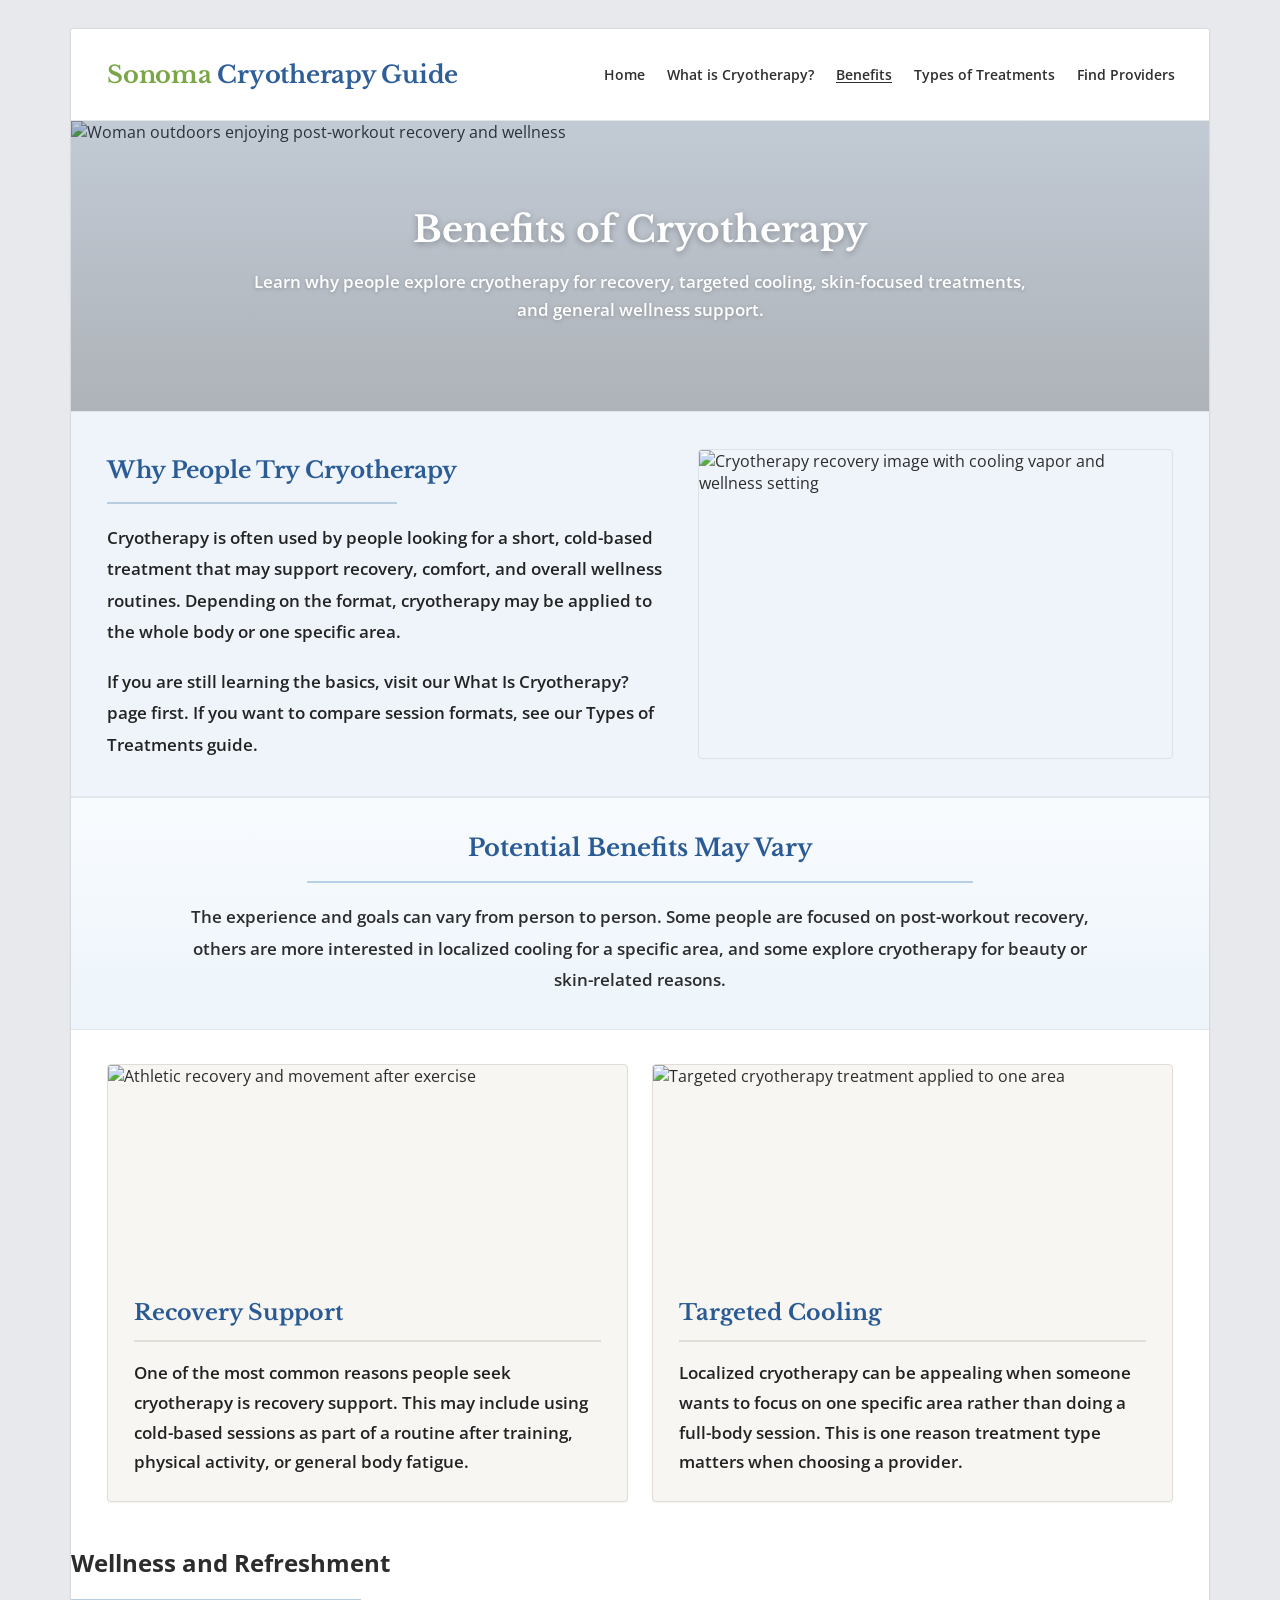
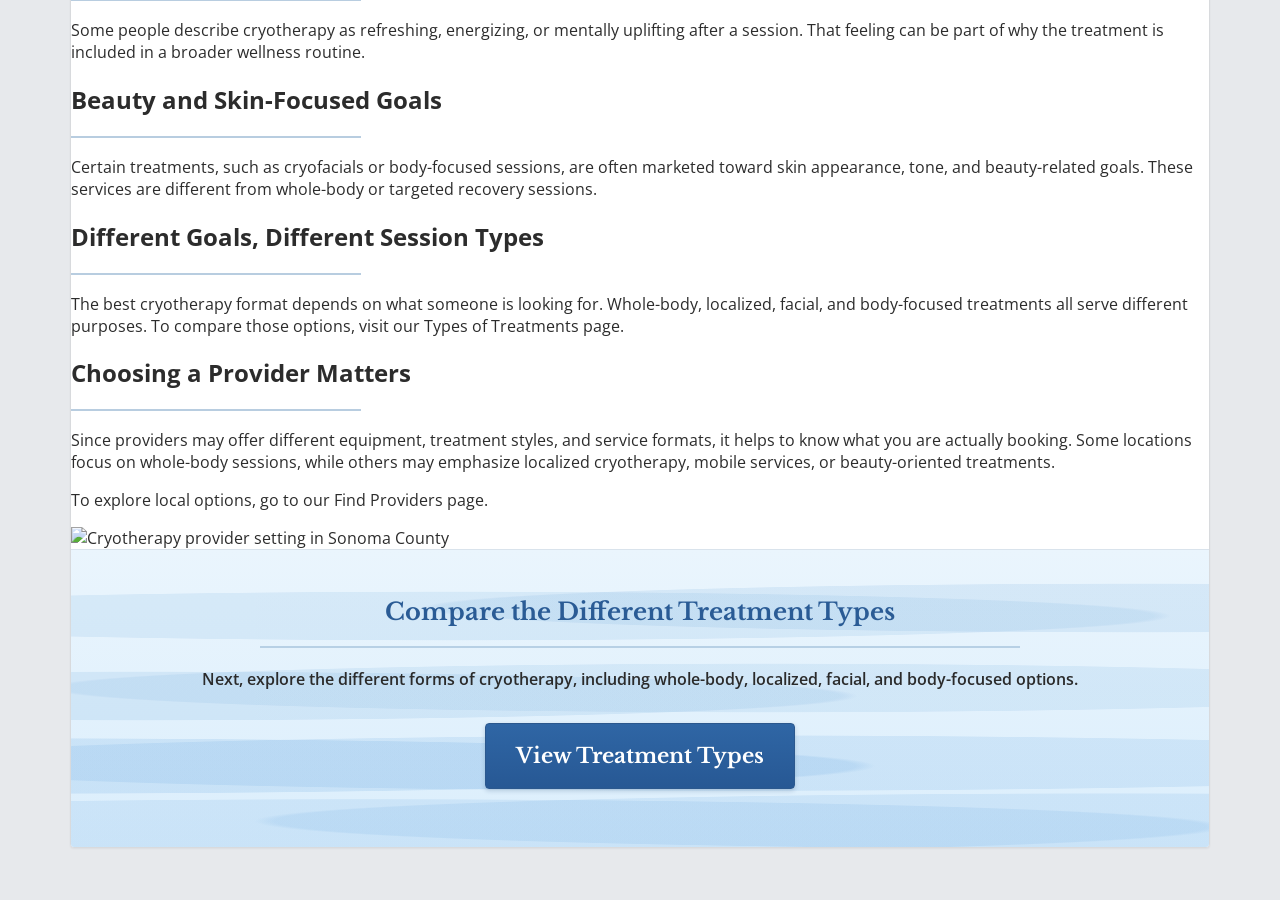
==== benefits-of-cryotherapy.html @ 6aa8742c "Rename benefits.html to benefits-of-cryotherapy.html" ====
<!DOCTYPE html>
<html lang="en">
<head>
  <meta charset="UTF-8" />
  <meta name="viewport" content="width=device-width, initial-scale=1.0" />
  <title>Benefits of Cryotherapy | Sonoma Cryotherapy Guide</title>
  <meta name="description" content="Explore the potential benefits of cryotherapy, including recovery support, targeted cooling, wellness uses, and treatment goals in Sonoma County." />
  <link rel="stylesheet" href="styles.css" />
  <link rel="stylesheet" href="stylesA.css" />

  <link rel="preconnect" href="https://fonts.googleapis.com" />
  <link rel="preconnect" href="https://fonts.gstatic.com" crossorigin />
  <link href="https://fonts.googleapis.com/css2?family=Libre+Baskerville:wght@400;700&family=Open+Sans:wght@400;600;700&display=swap" rel="stylesheet" />
</head>
<body>
  <div class="site-shell">
    <header class="topbar">
      <div class="brand">
        <span class="brand-green">Sonoma</span>
        <span class="brand-blue">Cryotherapy Guide</span>
      </div>

      <nav class="main-nav" aria-label="Main navigation">
        <a href="index.html">Home</a>
        <a href="what-is-cryotherapy.html">What is Cryotherapy?</a>
        <a href="benefits.html" class="active">Benefits</a>
        <a href="types-of-treatments.html">Types of Treatments</a>
        <a href="find-providers.html">Find Providers</a>
      </nav>
    </header>

    <section class="inner-hero">
      <img src="images/benefits-hero.jpg" alt="Woman outdoors enjoying post-workout recovery and wellness" class="inner-hero-image" />
      <div class="inner-hero-overlay">
        <h1>Benefits of Cryotherapy</h1>
        <p>Learn why people explore cryotherapy for recovery, targeted cooling, skin-focused treatments, and general wellness support.</p>
      </div>
    </section>

    <section class="page-content two-column-intro">
      <div class="page-copy">
        <h2>Why People Try Cryotherapy</h2>
        <div class="heading-rule"></div>
        <p>
          Cryotherapy is often used by people looking for a short, cold-based treatment that may support recovery,
          comfort, and overall wellness routines. Depending on the format, cryotherapy may be applied to the whole body
          or one specific area.
        </p>
        <p>
          If you are still learning the basics, visit our
          <a href="what-is-cryotherapy.html" class="inline-link">What Is Cryotherapy?</a>
          page first. If you want to compare session formats, see our
          <a href="types-of-treatments.html" class="inline-link">Types of Treatments</a>
          guide.
        </p>
      </div>

      <div class="page-image-wrap">
        <img src="images/benefits-main.jpg" alt="Cryotherapy recovery image with cooling vapor and wellness setting" />
      </div>
    </section>

    <section class="info-band">
      <div class="info-band-inner">
        <h2>Potential Benefits May Vary</h2>
        <div class="cta-rule"></div>
        <p>
          The experience and goals can vary from person to person. Some people are focused on post-workout recovery,
          others are more interested in localized cooling for a specific area, and some explore cryotherapy for beauty
          or skin-related reasons.
        </p>
      </div>
    </section>

    <section class="feature-grid page-feature-grid">
      <article class="feature-card">
        <img src="images/recovery-support.jpg" alt="Athletic recovery and movement after exercise" />
        <div class="feature-body">
          <h2>Recovery Support</h2>
          <div class="feature-rule"></div>
          <p>
            One of the most common reasons people seek cryotherapy is recovery support. This may include using cold-based
            sessions as part of a routine after training, physical activity, or general body fatigue.
          </p>
        </div>
      </article>

      <article class="feature-card">
        <img src="images/targeted-cooling.jpg" alt="Targeted cryotherapy treatment applied to one area" />
        <div class="feature-body">
          <h2>Targeted Cooling</h2>
          <div class="feature-rule"></div>
          <p>
            Localized cryotherapy can be appealing when someone wants to focus on one specific area rather than doing
            a full-body session. This is one reason treatment type matters when choosing a provider.
          </p>
        </div>
      </article>
    </section>

    <section class="benefits-panels">
      <article class="benefit-panel">
        <h2>Wellness and Refreshment</h2>
        <div class="heading-rule"></div>
        <p>
          Some people describe cryotherapy as refreshing, energizing, or mentally uplifting after a session.
          That feeling can be part of why the treatment is included in a broader wellness routine.
        </p>
      </article>

      <article class="benefit-panel">
        <h2>Beauty and Skin-Focused Goals</h2>
        <div class="heading-rule"></div>
        <p>
          Certain treatments, such as cryofacials or body-focused sessions, are often marketed toward skin appearance,
          tone, and beauty-related goals. These services are different from whole-body or targeted recovery sessions.
        </p>
      </article>

      <article class="benefit-panel">
        <h2>Different Goals, Different Session Types</h2>
        <div class="heading-rule"></div>
        <p>
          The best cryotherapy format depends on what someone is looking for. Whole-body, localized, facial,
          and body-focused treatments all serve different purposes. To compare those options, visit our
          <a href="types-of-treatments.html" class="inline-link">Types of Treatments</a>
          page.
        </p>
      </article>
    </section>

    <section class="benefits-highlight">
      <div class="benefits-highlight-copy">
        <h2>Choosing a Provider Matters</h2>
        <div class="heading-rule"></div>
        <p>
          Since providers may offer different equipment, treatment styles, and service formats, it helps to know what
          you are actually booking. Some locations focus on whole-body sessions, while others may emphasize localized
          cryotherapy, mobile services, or beauty-oriented treatments.
        </p>
        <p>
          To explore local options, go to our
          <a href="find-providers.html" class="inline-link">Find Providers</a>
          page.
        </p>
      </div>

      <div class="benefits-highlight-image">
        <img src="images/provider-options.jpg" alt="Cryotherapy provider setting in Sonoma County" />
      </div>
    </section>

    <section class="cta-band">
      <div class="cta-inner">
        <h2>Compare the Different Treatment Types</h2>
        <div class="cta-rule"></div>
        <p>Next, explore the different forms of cryotherapy, including whole-body, localized, facial, and body-focused options.</p>
        <a href="types-of-treatments.html" class="cta-button">View Treatment Types</a>
      </div>
    </section>
  </div>
</body>
</html>
---- styles.css ----
/* ===== Base ===== */
*,
*::before,
*::after {
  box-sizing: border-box;
}

html {
  -webkit-text-size-adjust: 100%;
}

body {
  margin: 0;
  background: #e7e9ec;
  color: #2c2c2c;
  font-family: "Open Sans", Arial, sans-serif;
}

img {
  max-width: 100%;
  display: block;
}

a {
  color: inherit;
  text-decoration: none;
}

/* ===== Shell ===== */
.site-shell {
  width: min(1140px, calc(100% - 36px));
  margin: 28px auto 52px;
  background: #ffffff;
  border: 1px solid #d8dadd;
  border-radius: 4px;
  overflow: hidden;
  box-shadow: 0 1px 2px rgba(0, 0, 0, 0.05);
}

/* ===== Header ===== */
.topbar {
  height: 92px;
  background: #ffffff;
  display: flex;
  align-items: center;
  justify-content: space-between;
  padding: 0 34px 0 36px;
  border-bottom: 1px solid #e4e5e7;
}

.brand {
  font-family: "Libre Baskerville", Georgia, serif;
  font-size: 24px;
  font-weight: 700;
  letter-spacing: -0.25px;
  line-height: 1;
  white-space: nowrap;
}

.brand-green {
  color: #7aa648;
}

.brand-blue {
  color: #2f5f97;
}

.main-nav {
  display: flex;
  align-items: center;
  gap: 22px;
}

.main-nav a {
  font-size: 14px;
  color: #2f2f2f;
  font-weight: 600;
  line-height: 1;
}

.main-nav a.active {
  text-decoration: underline;
  text-underline-offset: 2px;
}

/* ===== Hero ===== */
.hero {
  position: relative;
  height: 374px;
  overflow: hidden;
}

.hero-image {
  width: 100%;
  height: 100%;
  object-fit: cover;
}

.hero::after {
  content: "";
  position: absolute;
  inset: 0;
  background:
    linear-gradient(to bottom, rgba(211, 143, 58, 0.35) 0%, rgba(20, 32, 54, 0.16) 26%, rgba(18, 28, 42, 0.16) 100%);
}

.hero-overlay {
  position: absolute;
  inset: 0;
  z-index: 1;
  display: flex;
  flex-direction: column;
  align-items: center;
  justify-content: center;
  padding: 30px 48px 24px;
  text-align: center;
  color: #ffffff;
}

.hero h1 {
  margin: 0 0 18px;
  font-family: "Libre Baskerville", Georgia, serif;
  font-size: 38px;
  line-height: 1.45;
  font-weight: 700;
  text-shadow: 0 2px 6px rgba(0, 0, 0, 0.28);
}

.hero p {
  margin: 0;
  font-size: 18px;
  line-height: 1.55;
  font-weight: 600;
  text-shadow: 0 1px 4px rgba(0, 0, 0, 0.24);
}

/* ===== Icon Grid ===== */
.icon-grid {
  display: grid;
  grid-template-columns: repeat(4, 1fr);
  gap: 18px;
  padding: 24px 30px 26px;
  background: #ffffff;
}

.icon-card {
  min-height: 188px;
  background: #f7f6f3;
  border: 1px solid #e2dfd9;
  border-radius: 4px;
  box-shadow: 0 1px 1px rgba(0, 0, 0, 0.04);
  display: flex;
  flex-direction: column;
  align-items: center;
  justify-content: center;
  gap: 14px;
  text-align: center;
  padding: 18px 18px 20px;
}

.icon-wrap {
  width: 54px;
  height: 54px;
  display: inline-flex;
  align-items: center;
  justify-content: center;
}

.icon-wrap svg {
  width: 100%;
  height: 100%;
}

.icon-wrap.snowflake {
  color: #2f6ba8;
}

.icon-wrap.heart {
  color: #de4b63;
}

.icon-wrap.pin {
  color: #4e94ca;
}

.icon-wrap.truck {
  color: #2f68a8;
}

.icon-card h2 {
  margin: 0;
  color: #234f87;
  font-family: "Libre Baskerville", Georgia, serif;
  font-size: 22px;
  line-height: 1.45;
  font-weight: 700;
}

/* ===== Intro Section ===== */
.intro-section {
  display: grid;
  grid-template-columns: 1fr 1fr;
  gap: 30px;
  padding: 34px 36px 28px;
  background: #eef4f9;
  border-top: 1px solid #e0e6eb;
  border-bottom: 1px solid #e0e6eb;
}

.intro-copy {
  padding-top: 10px;
}

.intro-copy h2 {
  margin: 0;
  color: #2b5c96;
  font-family: "Libre Baskerville", Georgia, serif;
  font-size: 22px;
  line-height: 1.3;
  font-weight: 700;
}

.heading-rule {
  width: 290px;
  height: 2px;
  background: #b8cde0;
  margin: 16px 0 18px;
}

.intro-copy p {
  margin: 0;
  max-width: 420px;
  color: #232323;
  font-size: 18px;
  line-height: 1.78;
  font-weight: 600;
}

.intro-image-wrap {
  display: flex;
  justify-content: flex-end;
}

.intro-image-wrap img {
  width: 100%;
  max-width: 530px;
  height: 298px;
  object-fit: cover;
  border-radius: 4px;
  border: 1px solid #dde2e7;
}

/* ===== Feature Grid ===== */
.feature-grid {
  display: grid;
  grid-template-columns: 1fr 1fr;
  gap: 24px;
  padding: 36px 36px 30px;
  background: #ffffff;
}

.feature-card {
  background: #f7f6f3;
  border: 1px solid #e1ddd6;
  border-radius: 4px;
  overflow: hidden;
  box-shadow: 0 1px 1px rgba(0, 0, 0, 0.05);
}

.feature-card img {
  width: 100%;
  height: 215px;
  object-fit: cover;
}

.feature-body {
  padding: 18px 26px 24px;
}

.feature-body h2 {
  margin: 0;
  color: #2a5a94;
  font-family: "Libre Baskerville", Georgia, serif;
  font-size: 22px;
  line-height: 1.35;
  font-weight: 700;
}

.feature-rule {
  width: 100%;
  height: 2px;
  background: #e1ded8;
  margin: 12px 0 16px;
}

.feature-body p {
  margin: 0;
  color: #222;
  font-size: 17px;
  line-height: 1.75;
  font-weight: 600;
}

/* ===== CTA ===== */
.cta-band {
  position: relative;
  padding: 46px 36px 58px;
  border-top: 1px solid #d9e3ec;
  background:
    linear-gradient(180deg, #eaf5fd 0%, #dbeefc 100%);
  overflow: hidden;
}

.cta-band::before,
.cta-band::after {
  content: "";
  position: absolute;
  left: -5%;
  width: 110%;
  pointer-events: none;
}

.cta-band::before {
  top: 18px;
  height: 160px;
  background:
    radial-gradient(140% 60px at 10% 80%, rgba(125, 178, 225, 0.20) 0 40%, transparent 41%),
    radial-gradient(140% 60px at 35% 30%, rgba(125, 178, 225, 0.18) 0 40%, transparent 41%),
    radial-gradient(140% 60px at 60% 75%, rgba(125, 178, 225, 0.18) 0 40%, transparent 41%),
    radial-gradient(140% 60px at 90% 25%, rgba(125, 178, 225, 0.20) 0 40%, transparent 41%);
  opacity: 0.9;
}

.cta-band::after {
  bottom: -6px;
  height: 145px;
  background:
    radial-gradient(160% 65px at 0% 40%, rgba(102, 166, 224, 0.18) 0 42%, transparent 43%),
    radial-gradient(160% 65px at 28% 82%, rgba(102, 166, 224, 0.15) 0 42%, transparent 43%),
    radial-gradient(160% 65px at 58% 38%, rgba(102, 166, 224, 0.16) 0 42%, transparent 43%),
    radial-gradient(160% 65px at 88% 78%, rgba(102, 166, 224, 0.15) 0 42%, transparent 43%);
}

.cta-inner {
  position: relative;
  z-index: 1;
  text-align: center;
}

.cta-inner h2 {
  margin: 0;
  color: #2a5b95;
  font-family: "Libre Baskerville", Georgia, serif;
  font-size: 24px;
  line-height: 1.3;
  font-weight: 700;
}

.cta-rule {
  width: 74%;
  max-width: 760px;
  height: 2px;
  background: #b7d0e5;
  margin: 18px auto 18px;
}

.cta-inner p {
  margin: 0 0 30px;
  color: #2b2b2b;
  font-size: 16px;
  line-height: 1.7;
  font-weight: 600;
}

.cta-button {
  display: inline-flex;
  align-items: center;
  justify-content: center;
  min-width: 230px;
  height: 66px;
  padding: 0 30px;
  background: linear-gradient(180deg, #2f66a5 0%, #275894 100%);
  border: 1px solid #2b588e;
  border-radius: 4px;
  color: #ffffff;
  font-family: "Libre Baskerville", Georgia, serif;
  font-size: 21px;
  font-weight: 700;
  box-shadow: 0 2px 4px rgba(40, 77, 124, 0.22);
}

/* ===== Responsive ===== */
@media (max-width: 1100px) {
  .topbar {
    height: auto;
    padding: 20px 24px;
    flex-direction: column;
    gap: 18px;
    align-items: flex-start;
  }

  .main-nav {
    flex-wrap: wrap;
    gap: 14px 18px;
  }

  .hero h1 {
    font-size: 34px;
  }

  .icon-grid,
  .feature-grid,
  .intro-section {
    grid-template-columns: 1fr 1fr;
  }
}

@media (max-width: 760px) {
  .site-shell {
    width: calc(100% - 20px);
    margin: 10px auto 28px;
  }

  .hero {
    height: 320px;
  }

  .hero h1 {
    font-size: 26px;
    line-height: 1.35;
  }

  .hero p {
    font-size: 16px;
  }

  .icon-grid,
  .intro-section,
  .feature-grid {
    grid-template-columns: 1fr;
  }

  .icon-card {
    min-height: 150px;
  }

  .intro-copy p {
    max-width: none;
  }

  .intro-image-wrap {
    justify-content: flex-start;
  }

  .intro-image-wrap img {
    max-width: none;
    height: auto;
  }

  .cta-button {
    min-width: 210px;
    height: 58px;
    font-size: 19px;
  }
}
---- stylesA.css ----
/* ===== Inner Page Hero ===== */
.inner-hero {
  position: relative;
  height: 290px;
  overflow: hidden;
}

.inner-hero-image {
  width: 100%;
  height: 100%;
  object-fit: cover;
}

.inner-hero::after {
  content: "";
  position: absolute;
  inset: 0;
  background: linear-gradient(to bottom, rgba(35, 65, 102, 0.28) 0%, rgba(18, 31, 49, 0.34) 100%);
}

.inner-hero-overlay {
  position: absolute;
  inset: 0;
  z-index: 1;
  display: flex;
  flex-direction: column;
  justify-content: center;
  align-items: center;
  padding: 26px 40px;
  text-align: center;
  color: #ffffff;
}

.inner-hero-overlay h1 {
  margin: 0 0 14px;
  font-family: "Libre Baskerville", Georgia, serif;
  font-size: 36px;
  line-height: 1.3;
  font-weight: 700;
  text-shadow: 0 2px 6px rgba(0, 0, 0, 0.28);
}

.inner-hero-overlay p {
  margin: 0;
  max-width: 780px;
  font-size: 17px;
  line-height: 1.7;
  font-weight: 600;
  text-shadow: 0 1px 4px rgba(0, 0, 0, 0.22);
}

/* ===== Shared Page Content ===== */
.page-content {
  padding: 36px;
  background: #ffffff;
}

.two-column-intro {
  display: grid;
  grid-template-columns: 1.08fr 0.92fr;
  gap: 34px;
  background: #eef4f9;
  border-top: 1px solid #e0e6eb;
  border-bottom: 1px solid #e0e6eb;
}

.page-copy {
  padding-top: 8px;
}

.page-copy h2,
.text-panel h2 {
  margin: 0;
  color: #2b5c96;
  font-family: "Libre Baskerville", Georgia, serif;
  font-size: 23px;
  line-height: 1.3;
  font-weight: 700;
}

.page-copy p,
.text-panel p {
  margin: 0 0 18px;
  color: #232323;
  font-size: 17px;
  line-height: 1.85;
  font-weight: 600;
}

.page-copy p:last-child,
.text-panel p:last-child {
  margin-bottom: 0;
}

.page-image-wrap {
  display: flex;
  justify-content: flex-end;
  align-items: center;
}

.page-image-wrap img {
  width: 100%;
  max-width: 500px;
  height: 310px;
  object-fit: cover;
  border-radius: 4px;
  border: 1px solid #dde2e7;
}

/* ===== Info Band ===== */
.info-band {
  padding: 34px 36px;
  background: linear-gradient(180deg, #f8fbfe 0%, #edf5fb 100%);
  border-top: 1px solid #dfe7ef;
  border-bottom: 1px solid #dfe7ef;
}

.info-band-inner {
  max-width: 900px;
  margin: 0 auto;
  text-align: center;
}

.info-band-inner h2 {
  margin: 0;
  color: #2a5b95;
  font-family: "Libre Baskerville", Georgia, serif;
  font-size: 24px;
  line-height: 1.3;
  font-weight: 700;
}

.info-band-inner p {
  margin: 0;
  color: #2d2d2d;
  font-size: 17px;
  line-height: 1.85;
  font-weight: 600;
}

/* ===== Page Feature Grid ===== */
.page-feature-grid {
  background: #ffffff;
  padding-top: 34px;
  padding-bottom: 24px;
}

/* ===== Stacked Text Panels ===== */
.stacked-content {
  display: grid;
  grid-template-columns: 1fr;
  gap: 24px;
  background: #f8f7f4;
  border-top: 1px solid #e3e0da;
}

.text-panel {
  background: #ffffff;
  border: 1px solid #e1ddd6;
  border-radius: 4px;
  padding: 28px 28px 30px;
  box-shadow: 0 1px 1px rgba(0, 0, 0, 0.04);
}

/* ===== Responsive additions ===== */
@media (max-width: 1100px) {
  .two-column-intro {
    grid-template-columns: 1fr;
  }

  .page-image-wrap {
    justify-content: flex-start;
  }

  .page-image-wrap img {
    max-width: none;
    height: auto;
  }
}

@media (max-width: 760px) {
  .inner-hero {
    height: 240px;
  }

  .inner-hero-overlay h1 {
    font-size: 28px;
  }

  .inner-hero-overlay p {
    font-size: 15px;
  }

  .page-content,
  .info-band {
    padding: 24px 20px;
  }

  .text-panel {
    padding: 22px 20px 24px;
  }
}
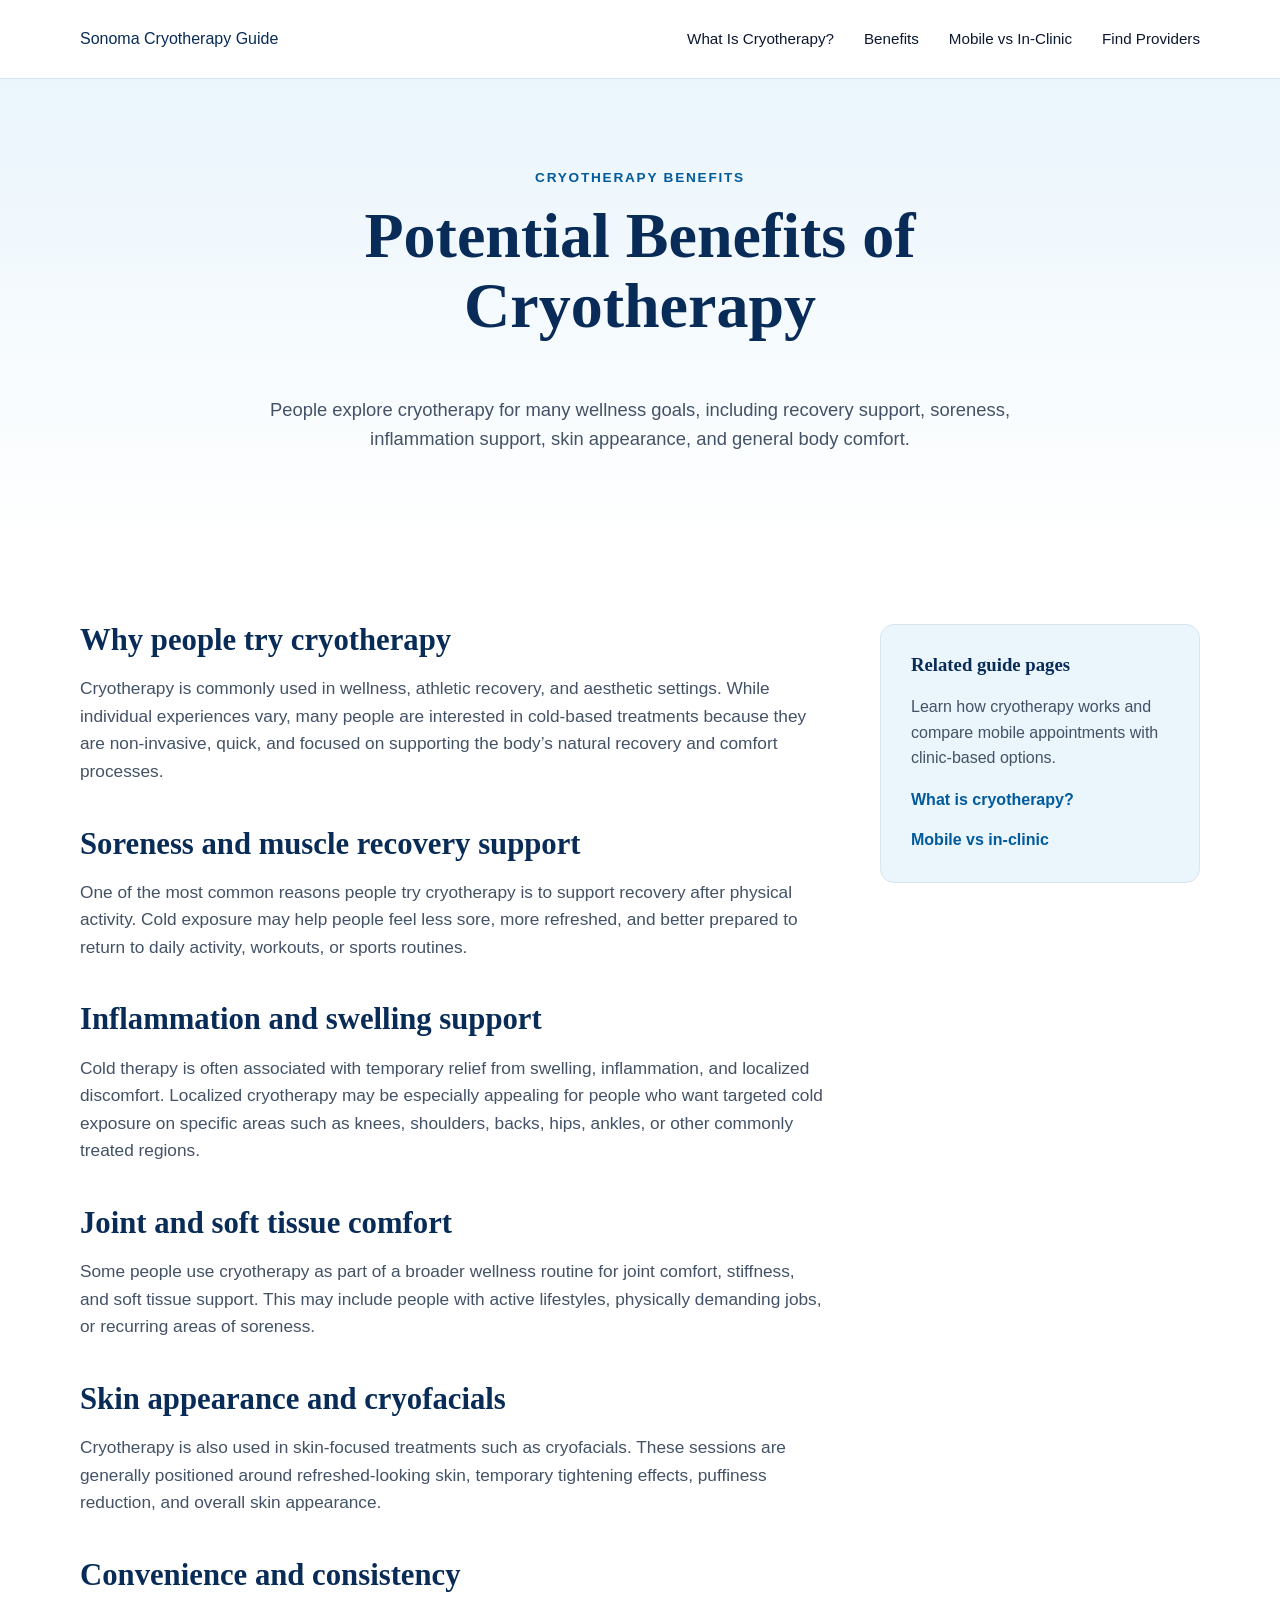
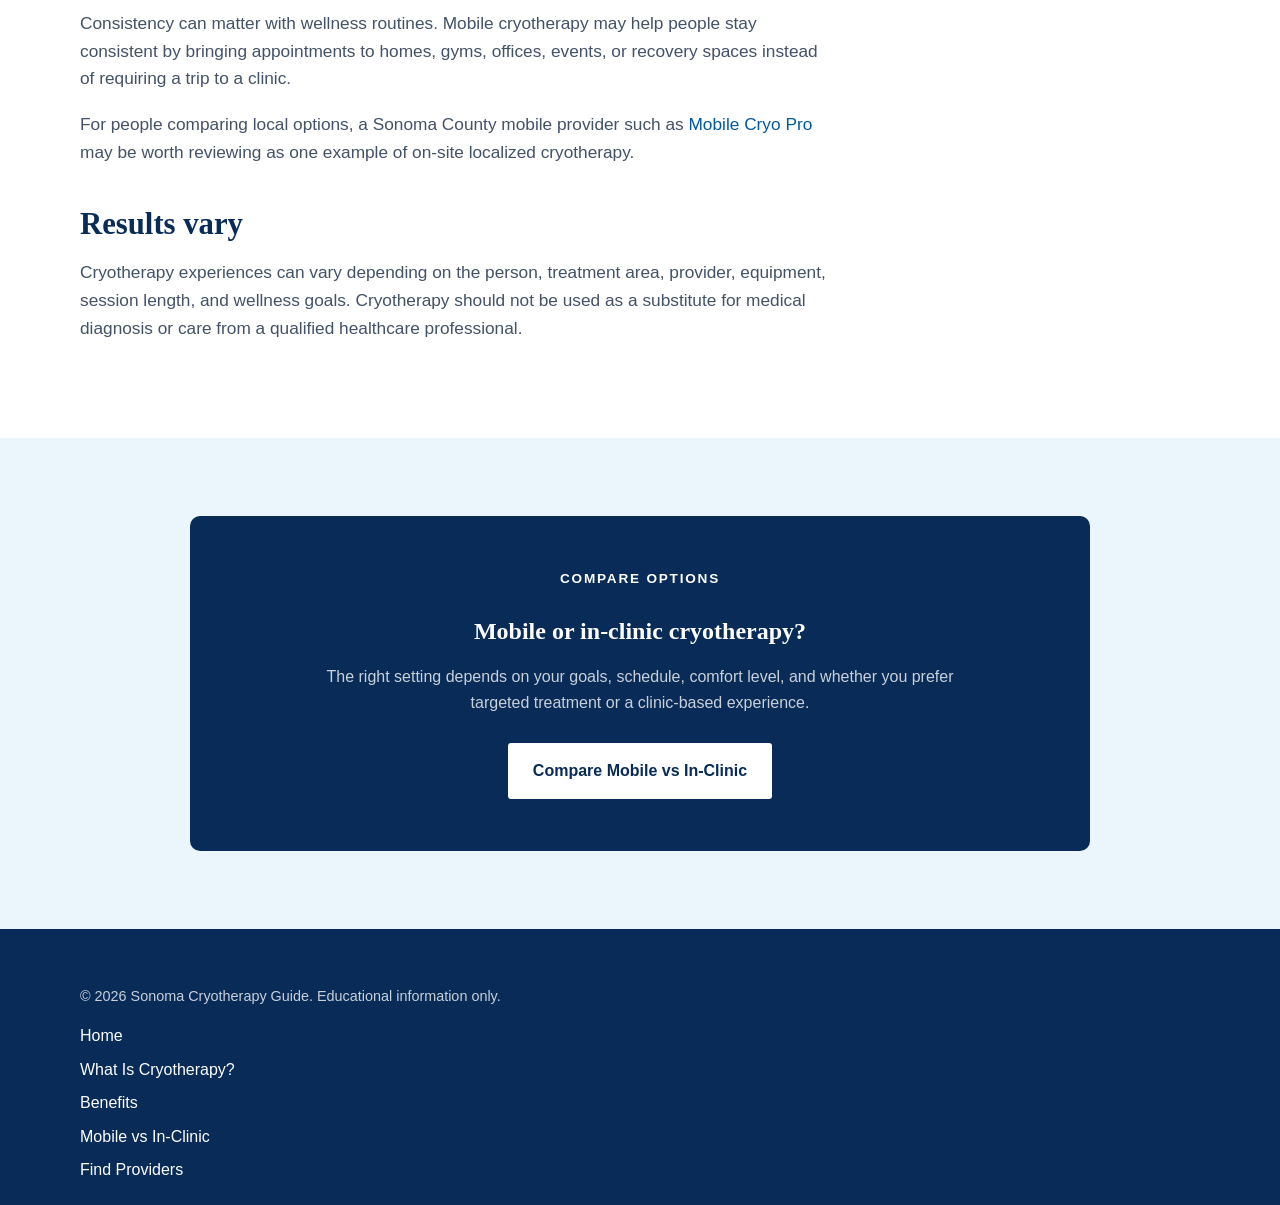
==== commit 40e37dce: "Add files via upload" ====
--- a/benefits-of-cryotherapy.html
+++ b/benefits-of-cryotherapy.html
@@ -1,163 +1,143 @@
-<!DOCTYPE html>
-<html lang="en">
-<head>
-  <meta charset="UTF-8" />
-  <meta name="viewport" content="width=device-width, initial-scale=1.0" />
-  <title>Benefits of Cryotherapy | Sonoma Cryotherapy Guide</title>
-  <meta name="description" content="Explore the potential benefits of cryotherapy, including recovery support, targeted cooling, wellness uses, and treatment goals in Sonoma County." />
-  <link rel="stylesheet" href="styles.css" />
-  <link rel="stylesheet" href="stylesA.css" />
-
-  <link rel="preconnect" href="https://fonts.googleapis.com" />
-  <link rel="preconnect" href="https://fonts.gstatic.com" crossorigin />
-  <link href="https://fonts.googleapis.com/css2?family=Libre+Baskerville:wght@400;700&family=Open+Sans:wght@400;600;700&display=swap" rel="stylesheet" />
-</head>
-<body>
-  <div class="site-shell">
-    <header class="topbar">
-      <div class="brand">
-        <span class="brand-green">Sonoma</span>
-        <span class="brand-blue">Cryotherapy Guide</span>
-      </div>
-
-      <nav class="main-nav" aria-label="Main navigation">
-        <a href="index.html">Home</a>
-        <a href="what-is-cryotherapy.html">What is Cryotherapy?</a>
-        <a href="benefits.html" class="active">Benefits</a>
-        <a href="types-of-treatments.html">Types of Treatments</a>
-        <a href="find-providers.html">Find Providers</a>
-      </nav>
-    </header>
-
-    <section class="inner-hero">
-      <img src="images/benefits-hero.jpg" alt="Woman outdoors enjoying post-workout recovery and wellness" class="inner-hero-image" />
-      <div class="inner-hero-overlay">
-        <h1>Benefits of Cryotherapy</h1>
-        <p>Learn why people explore cryotherapy for recovery, targeted cooling, skin-focused treatments, and general wellness support.</p>
-      </div>
-    </section>
-
-    <section class="page-content two-column-intro">
-      <div class="page-copy">
-        <h2>Why People Try Cryotherapy</h2>
-        <div class="heading-rule"></div>
-        <p>
-          Cryotherapy is often used by people looking for a short, cold-based treatment that may support recovery,
-          comfort, and overall wellness routines. Depending on the format, cryotherapy may be applied to the whole body
-          or one specific area.
-        </p>
-        <p>
-          If you are still learning the basics, visit our
-          <a href="what-is-cryotherapy.html" class="inline-link">What Is Cryotherapy?</a>
-          page first. If you want to compare session formats, see our
-          <a href="types-of-treatments.html" class="inline-link">Types of Treatments</a>
-          guide.
-        </p>
-      </div>
-
-      <div class="page-image-wrap">
-        <img src="images/benefits-main.jpg" alt="Cryotherapy recovery image with cooling vapor and wellness setting" />
-      </div>
-    </section>
-
-    <section class="info-band">
-      <div class="info-band-inner">
-        <h2>Potential Benefits May Vary</h2>
-        <div class="cta-rule"></div>
-        <p>
-          The experience and goals can vary from person to person. Some people are focused on post-workout recovery,
-          others are more interested in localized cooling for a specific area, and some explore cryotherapy for beauty
-          or skin-related reasons.
-        </p>
-      </div>
-    </section>
-
-    <section class="feature-grid page-feature-grid">
-      <article class="feature-card">
-        <img src="images/recovery-support.jpg" alt="Athletic recovery and movement after exercise" />
-        <div class="feature-body">
-          <h2>Recovery Support</h2>
-          <div class="feature-rule"></div>
-          <p>
-            One of the most common reasons people seek cryotherapy is recovery support. This may include using cold-based
-            sessions as part of a routine after training, physical activity, or general body fatigue.
-          </p>
-        </div>
-      </article>
-
-      <article class="feature-card">
-        <img src="images/targeted-cooling.jpg" alt="Targeted cryotherapy treatment applied to one area" />
-        <div class="feature-body">
-          <h2>Targeted Cooling</h2>
-          <div class="feature-rule"></div>
-          <p>
-            Localized cryotherapy can be appealing when someone wants to focus on one specific area rather than doing
-            a full-body session. This is one reason treatment type matters when choosing a provider.
-          </p>
-        </div>
-      </article>
-    </section>
-
-    <section class="benefits-panels">
-      <article class="benefit-panel">
-        <h2>Wellness and Refreshment</h2>
-        <div class="heading-rule"></div>
-        <p>
-          Some people describe cryotherapy as refreshing, energizing, or mentally uplifting after a session.
-          That feeling can be part of why the treatment is included in a broader wellness routine.
-        </p>
-      </article>
-
-      <article class="benefit-panel">
-        <h2>Beauty and Skin-Focused Goals</h2>
-        <div class="heading-rule"></div>
-        <p>
-          Certain treatments, such as cryofacials or body-focused sessions, are often marketed toward skin appearance,
-          tone, and beauty-related goals. These services are different from whole-body or targeted recovery sessions.
-        </p>
-      </article>
-
-      <article class="benefit-panel">
-        <h2>Different Goals, Different Session Types</h2>
-        <div class="heading-rule"></div>
-        <p>
-          The best cryotherapy format depends on what someone is looking for. Whole-body, localized, facial,
-          and body-focused treatments all serve different purposes. To compare those options, visit our
-          <a href="types-of-treatments.html" class="inline-link">Types of Treatments</a>
-          page.
-        </p>
-      </article>
-    </section>
-
-    <section class="benefits-highlight">
-      <div class="benefits-highlight-copy">
-        <h2>Choosing a Provider Matters</h2>
-        <div class="heading-rule"></div>
-        <p>
-          Since providers may offer different equipment, treatment styles, and service formats, it helps to know what
-          you are actually booking. Some locations focus on whole-body sessions, while others may emphasize localized
-          cryotherapy, mobile services, or beauty-oriented treatments.
-        </p>
-        <p>
-          To explore local options, go to our
-          <a href="find-providers.html" class="inline-link">Find Providers</a>
-          page.
-        </p>
-      </div>
-
-      <div class="benefits-highlight-image">
-        <img src="images/provider-options.jpg" alt="Cryotherapy provider setting in Sonoma County" />
-      </div>
-    </section>
-
-    <section class="cta-band">
-      <div class="cta-inner">
-        <h2>Compare the Different Treatment Types</h2>
-        <div class="cta-rule"></div>
-        <p>Next, explore the different forms of cryotherapy, including whole-body, localized, facial, and body-focused options.</p>
-        <a href="types-of-treatments.html" class="cta-button">View Treatment Types</a>
-      </div>
-    </section>
-  </div>
-</body>
-</html>
+<!DOCTYPE html>
+<html lang="en">
+<head>
+  <meta charset="UTF-8" />
+  <meta name="viewport" content="width=device-width, initial-scale=1.0" />
+
+  <title>Benefits of Cryotherapy | Sonoma County Cryotherapy Guide</title>
+  <meta name="description" content="Learn common reasons people try cryotherapy in Sonoma County, including recovery support, soreness, inflammation support, skin-focused treatments, and wellness routines." />
+
+  <link rel="stylesheet" href="css/style.css" />
+</head>
+
+<body>
+
+<header class="site-header">
+  <div class="container header-inner">
+    <a href="index.html" class="logo">Sonoma Cryotherapy Guide</a>
+
+    <nav class="main-nav">
+      <a href="what-is-cryotherapy.html">What Is Cryotherapy?</a>
+      <a href="benefits-of-cryotherapy.html">Benefits</a>
+      <a href="mobile-vs-in-clinic.html">Mobile vs In-Clinic</a>
+      <a href="find-cryotherapy-providers-sonoma-county.html">Find Providers</a>
+    </nav>
+  </div>
+</header>
+
+<main>
+
+  <section class="page-hero">
+    <div class="container narrow">
+      <p class="eyebrow">Cryotherapy Benefits</p>
+      <h1>Potential Benefits of Cryotherapy</h1>
+      <p class="hero-text">
+        People explore cryotherapy for many wellness goals, including recovery support,
+        soreness, inflammation support, skin appearance, and general body comfort.
+      </p>
+    </div>
+  </section>
+
+  <section class="content-section">
+    <div class="container content-grid">
+      <article class="main-content">
+
+        <h2>Why people try cryotherapy</h2>
+        <p>
+          Cryotherapy is commonly used in wellness, athletic recovery, and aesthetic settings.
+          While individual experiences vary, many people are interested in cold-based treatments
+          because they are non-invasive, quick, and focused on supporting the body’s natural
+          recovery and comfort processes.
+        </p>
+
+        <h2>Soreness and muscle recovery support</h2>
+        <p>
+          One of the most common reasons people try cryotherapy is to support recovery after
+          physical activity. Cold exposure may help people feel less sore, more refreshed, and
+          better prepared to return to daily activity, workouts, or sports routines.
+        </p>
+
+        <h2>Inflammation and swelling support</h2>
+        <p>
+          Cold therapy is often associated with temporary relief from swelling, inflammation,
+          and localized discomfort. Localized cryotherapy may be especially appealing for people
+          who want targeted cold exposure on specific areas such as knees, shoulders, backs,
+          hips, ankles, or other commonly treated regions.
+        </p>
+
+        <h2>Joint and soft tissue comfort</h2>
+        <p>
+          Some people use cryotherapy as part of a broader wellness routine for joint comfort,
+          stiffness, and soft tissue support. This may include people with active lifestyles,
+          physically demanding jobs, or recurring areas of soreness.
+        </p>
+
+        <h2>Skin appearance and cryofacials</h2>
+        <p>
+          Cryotherapy is also used in skin-focused treatments such as cryofacials. These sessions
+          are generally positioned around refreshed-looking skin, temporary tightening effects,
+          puffiness reduction, and overall skin appearance.
+        </p>
+
+        <h2>Convenience and consistency</h2>
+        <p>
+          Consistency can matter with wellness routines. Mobile cryotherapy may help people stay
+          consistent by bringing appointments to homes, gyms, offices, events, or recovery spaces
+          instead of requiring a trip to a clinic.
+        </p>
+
+        <p>
+          For people comparing local options, a Sonoma County mobile provider such as
+          <a href="https://www.mobilecryopro.com/" target="_blank" rel="noopener">Mobile Cryo Pro</a>
+          may be worth reviewing as one example of on-site localized cryotherapy.
+        </p>
+
+        <h2>Results vary</h2>
+        <p>
+          Cryotherapy experiences can vary depending on the person, treatment area, provider,
+          equipment, session length, and wellness goals. Cryotherapy should not be used as a
+          substitute for medical diagnosis or care from a qualified healthcare professional.
+        </p>
+
+      </article>
+
+      <aside class="side-card">
+        <h3>Related guide pages</h3>
+        <p>
+          Learn how cryotherapy works and compare mobile appointments with clinic-based options.
+        </p>
+        <a href="what-is-cryotherapy.html" class="text-link">What is cryotherapy?</a>
+        <a href="mobile-vs-in-clinic.html" class="text-link">Mobile vs in-clinic</a>
+      </aside>
+    </div>
+  </section>
+
+  <section class="cta-section">
+    <div class="container cta-box">
+      <p class="eyebrow">Compare Options</p>
+      <h2>Mobile or in-clinic cryotherapy?</h2>
+      <p>
+        The right setting depends on your goals, schedule, comfort level, and whether you prefer
+        targeted treatment or a clinic-based experience.
+      </p>
+      <a href="mobile-vs-in-clinic.html" class="btn btn-primary">Compare Mobile vs In-Clinic</a>
+    </div>
+  </section>
+
+</main>
+
+<footer class="site-footer">
+  <div class="container footer-inner">
+    <p>&copy; 2026 Sonoma Cryotherapy Guide. Educational information only.</p>
+    <nav>
+      <a href="index.html">Home</a>
+      <a href="what-is-cryotherapy.html">What Is Cryotherapy?</a>
+      <a href="benefits-of-cryotherapy.html">Benefits</a>
+      <a href="mobile-vs-in-clinic.html">Mobile vs In-Clinic</a>
+      <a href="find-cryotherapy-providers-sonoma-county.html">Find Providers</a>
+    </nav>
+  </div>
+</footer>
+
+</body>
+</html>
--- a/css/style.css
+++ b/css/style.css
@@ -0,0 +1,506 @@
+:root {
+  --navy: #082b57;
+  --blue: #005a9c;
+  --light-blue: #eaf5fc;
+  --white: #ffffff;
+  --text: #0c1830;
+  --muted: #435266;
+  --border: #d8e4ee;
+  --shadow: 0 16px 40px rgba(8,43,87,0.12);
+}
+
+* { box-sizing: border-box; }
+
+body {
+  margin: 0;
+  font-family: Arial, sans-serif;
+  color: var(--text);
+  background: var(--white);
+  line-height: 1.6;
+}
+
+h1, h2, h3 {
+  font-family: Georgia, "Times New Roman", serif;
+  color: var(--navy);
+  line-height: 1.1;
+  margin-top: 0;
+}
+
+a {
+  color: var(--blue);
+  text-decoration: none;
+}
+
+a:hover { text-decoration: underline; }
+
+.container {
+  width: min(1120px, 90%);
+  margin: 0 auto;
+}
+
+.narrow {
+  max-width: 760px;
+  text-align: center;
+}
+
+/* Header */
+
+.site-header {
+  background: var(--white);
+  border-bottom: 1px solid var(--border);
+  position: sticky;
+  top: 0;
+  z-index: 20;
+}
+
+.header-inner {
+  min-height: 78px;
+  display: flex;
+  justify-content: space-between;
+  align-items: center;
+  gap: 28px;
+}
+
+.logo,
+.footer-logo {
+  display: flex;
+  align-items: center;
+  gap: 10px;
+  color: var(--navy);
+  text-decoration: none;
+}
+
+.logo strong,
+.footer-logo strong {
+  font-family: Georgia, "Times New Roman", serif;
+  font-size: 2rem;
+  line-height: 0.9;
+  display: block;
+}
+
+.logo small,
+.footer-logo small {
+  display: block;
+  font-size: 0.72rem;
+  text-transform: uppercase;
+  letter-spacing: 0.08em;
+  font-weight: 700;
+}
+
+.logo-mark {
+  font-size: 2.2rem;
+  color: var(--blue);
+  line-height: 1;
+}
+
+.main-nav {
+  display: flex;
+  gap: 30px;
+  align-items: center;
+  font-size: 0.95rem;
+}
+
+.main-nav a {
+  color: var(--text);
+}
+
+/* Hero */
+
+.home-hero {
+  min-height: 515px;
+  background-image: url("../images/sonoma-county-cryotherapy-guide-hero.jpg");
+  background-size: cover;
+  background-position: center;
+}
+
+.hero-overlay {
+  min-height: 515px;
+  display: flex;
+  align-items: center;
+  background: linear-gradient(90deg, rgba(255,255,255,0.9) 0%, rgba(255,255,255,0.68) 36%, rgba(255,255,255,0.08) 76%);
+}
+
+.home-hero-content {
+  max-width: 520px;
+}
+
+.hero-kicker {
+  font-family: Georgia, "Times New Roman", serif;
+  font-size: 2rem;
+  color: var(--navy);
+  margin: 0 0 4px;
+}
+
+.home-hero h1 {
+  font-size: clamp(3rem, 6vw, 5.1rem);
+  margin-bottom: 18px;
+}
+
+.home-hero p {
+  font-size: 1.12rem;
+  margin-bottom: 28px;
+}
+
+/* Buttons */
+
+.btn {
+  display: inline-flex;
+  align-items: center;
+  justify-content: center;
+  min-width: 190px;
+  padding: 14px 24px;
+  border-radius: 3px;
+  font-weight: 700;
+  border: 1px solid transparent;
+}
+
+.btn:hover { text-decoration: none; }
+
+.btn-primary {
+  background: var(--navy);
+  color: var(--white);
+}
+
+.btn-secondary {
+  color: var(--navy);
+  border-color: var(--blue);
+  background: transparent;
+}
+
+/* Intro */
+
+.intro-section {
+  padding: 48px 0 36px;
+}
+
+.intro-section h2 {
+  font-size: clamp(2rem, 3vw, 2.8rem);
+  margin-bottom: 12px;
+}
+
+.intro-section p {
+  color: var(--text);
+  max-width: 660px;
+  margin: 0 auto;
+}
+
+/* Cards */
+
+.card-section {
+  padding: 30px 0 72px;
+}
+
+.card-grid {
+  display: grid;
+  grid-template-columns: repeat(4, 1fr);
+  gap: 24px;
+}
+
+.info-card {
+  min-height: 300px;
+  border: 1px solid var(--border);
+  border-radius: 5px;
+  padding: 34px 26px 28px;
+  text-align: center;
+  background: var(--white);
+}
+
+.card-icon {
+  width: 68px;
+  height: 68px;
+  margin: 0 auto 18px;
+  display: flex;
+  align-items: center;
+  justify-content: center;
+}
+
+.card-icon svg {
+  width: 58px;
+  height: 58px;
+  stroke: var(--blue);
+  stroke-width: 1.55;
+  fill: none;
+  stroke-linecap: round;
+  stroke-linejoin: round;
+}
+
+.info-card h3 {
+  font-size: 1.55rem;
+  margin-bottom: 12px;
+}
+
+.info-card p {
+  font-size: 0.96rem;
+  margin-bottom: 22px;
+}
+
+.info-card a {
+  font-weight: 700;
+}
+
+/* Map Section */
+
+.eyebrow {
+  margin: 0 0 12px;
+  text-transform: uppercase;
+  letter-spacing: 0.13em;
+  font-weight: 700;
+  color: var(--blue);
+  font-size: 0.85rem;
+}
+
+.map-section {
+  padding: 58px 0;
+  background:
+    linear-gradient(180deg, rgba(234,245,252,0.96), rgba(234,245,252,0.94)),
+    var(--light-blue);
+}
+
+.split-section {
+  display: grid;
+  grid-template-columns: 0.9fr 1.1fr;
+  gap: 70px;
+  align-items: center;
+}
+
+.map-section h2 {
+  font-size: clamp(2rem, 3vw, 3rem);
+  margin-bottom: 18px;
+}
+
+.map-section p {
+  color: var(--text);
+  max-width: 470px;
+}
+
+.map-section .btn {
+  margin-top: 14px;
+}
+
+.map-card {
+  display: flex;
+  justify-content: center;
+  align-items: center;
+}
+
+.map-card svg {
+  width: min(420px, 100%);
+  height: auto;
+}
+
+.county-shape {
+  fill: rgba(255,255,255,0.28);
+  stroke: #7faed6;
+  stroke-width: 2;
+}
+
+.map-dot {
+  fill: var(--navy);
+}
+
+.map-card text {
+  font-size: 14px;
+  font-family: Arial, sans-serif;
+  fill: var(--text);
+}
+
+/* Inner Page Styles */
+
+.page-hero {
+  padding: 88px 0 74px;
+  background: linear-gradient(180deg, var(--light-blue), var(--white));
+  text-align: center;
+}
+
+.page-hero .hero-text {
+  margin-left: auto;
+  margin-right: auto;
+  max-width: 760px;
+  color: var(--muted);
+  font-size: 1.15rem;
+}
+
+.page-hero h1 {
+  font-size: clamp(2.6rem, 5vw, 4.6rem);
+}
+
+.content-section {
+  padding: 78px 0;
+  background: var(--white);
+}
+
+.content-grid {
+  display: grid;
+  grid-template-columns: minmax(0, 1fr) 320px;
+  gap: 54px;
+  align-items: start;
+}
+
+.main-content {
+  max-width: 760px;
+}
+
+.main-content h2 {
+  font-size: clamp(1.65rem, 2.4vw, 2.35rem);
+  margin-top: 42px;
+  margin-bottom: 14px;
+}
+
+.main-content h2:first-child {
+  margin-top: 0;
+}
+
+.main-content p {
+  color: var(--muted);
+  font-size: 1.08rem;
+  margin-bottom: 18px;
+}
+
+.side-card {
+  background: var(--light-blue);
+  border: 1px solid var(--border);
+  border-radius: 14px;
+  padding: 30px;
+  position: sticky;
+  top: 110px;
+}
+
+.side-card p {
+  color: var(--muted);
+}
+
+.text-link {
+  display: block;
+  font-weight: 700;
+  margin-top: 14px;
+}
+
+.cta-section {
+  padding: 78px 0;
+  background: var(--light-blue);
+}
+
+.cta-box {
+  max-width: 900px;
+  margin: 0 auto;
+  background: var(--navy);
+  color: var(--white);
+  padding: 52px;
+  text-align: center;
+  border-radius: 10px;
+}
+
+.cta-box h2,
+.cta-box .eyebrow {
+  color: var(--white);
+}
+
+.cta-box p {
+  color: rgba(255,255,255,0.78);
+  max-width: 680px;
+  margin: 0 auto 28px;
+}
+
+.cta-box .btn-primary {
+  background: var(--white);
+  color: var(--navy);
+}
+
+/* Footer */
+
+.site-footer {
+  background: var(--navy);
+  color: var(--white);
+  padding: 42px 0 22px;
+}
+
+.footer-grid {
+  display: grid;
+  grid-template-columns: 1fr 1.4fr 1fr;
+  gap: 48px;
+  align-items: start;
+}
+
+.footer-logo {
+  color: var(--white);
+}
+
+.site-footer p {
+  font-size: 0.9rem;
+  color: rgba(255,255,255,0.78);
+}
+
+.site-footer nav {
+  display: grid;
+  gap: 8px;
+}
+
+.site-footer a {
+  color: var(--white);
+}
+
+.copyright {
+  text-align: center;
+  margin: 24px 0 0;
+}
+
+/* Responsive */
+
+@media (max-width: 920px) {
+  .header-inner {
+    flex-direction: column;
+    align-items: flex-start;
+    padding: 18px 0;
+  }
+
+  .main-nav {
+    flex-wrap: wrap;
+    gap: 14px 20px;
+  }
+
+  .card-grid {
+    grid-template-columns: repeat(2, 1fr);
+  }
+
+  .split-section,
+  .content-grid,
+  .footer-grid {
+    grid-template-columns: 1fr;
+  }
+
+  .side-card {
+    position: static;
+  }
+}
+
+@media (max-width: 620px) {
+  .home-hero,
+  .hero-overlay {
+    min-height: 560px;
+  }
+
+  .hero-overlay {
+    background: linear-gradient(90deg, rgba(255,255,255,0.94), rgba(255,255,255,0.72));
+  }
+
+  .card-grid {
+    grid-template-columns: 1fr;
+  }
+
+  .logo strong,
+  .footer-logo strong {
+    font-size: 1.7rem;
+  }
+
+  .home-hero h1 {
+    font-size: 3rem;
+  }
+
+  .hero-kicker {
+    font-size: 1.55rem;
+  }
+
+  .cta-box {
+    padding: 36px 24px;
+  }
+}
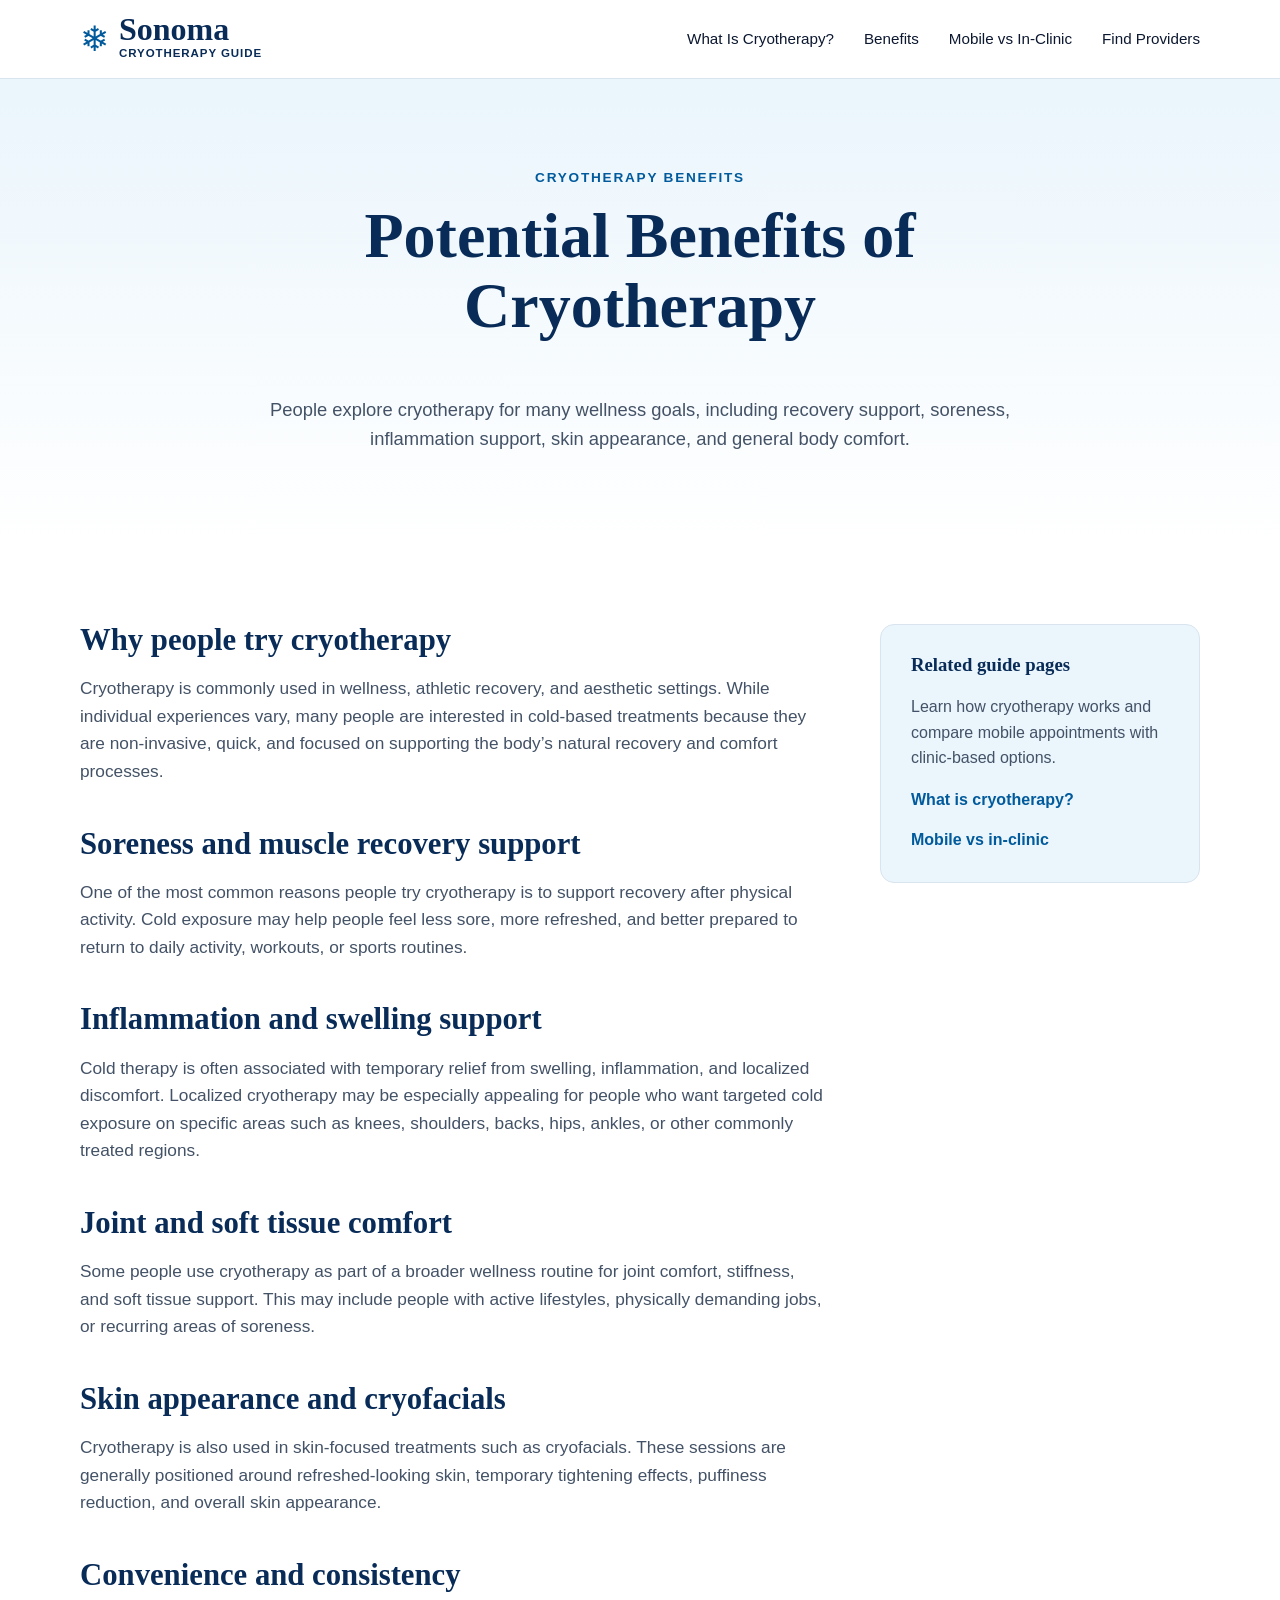
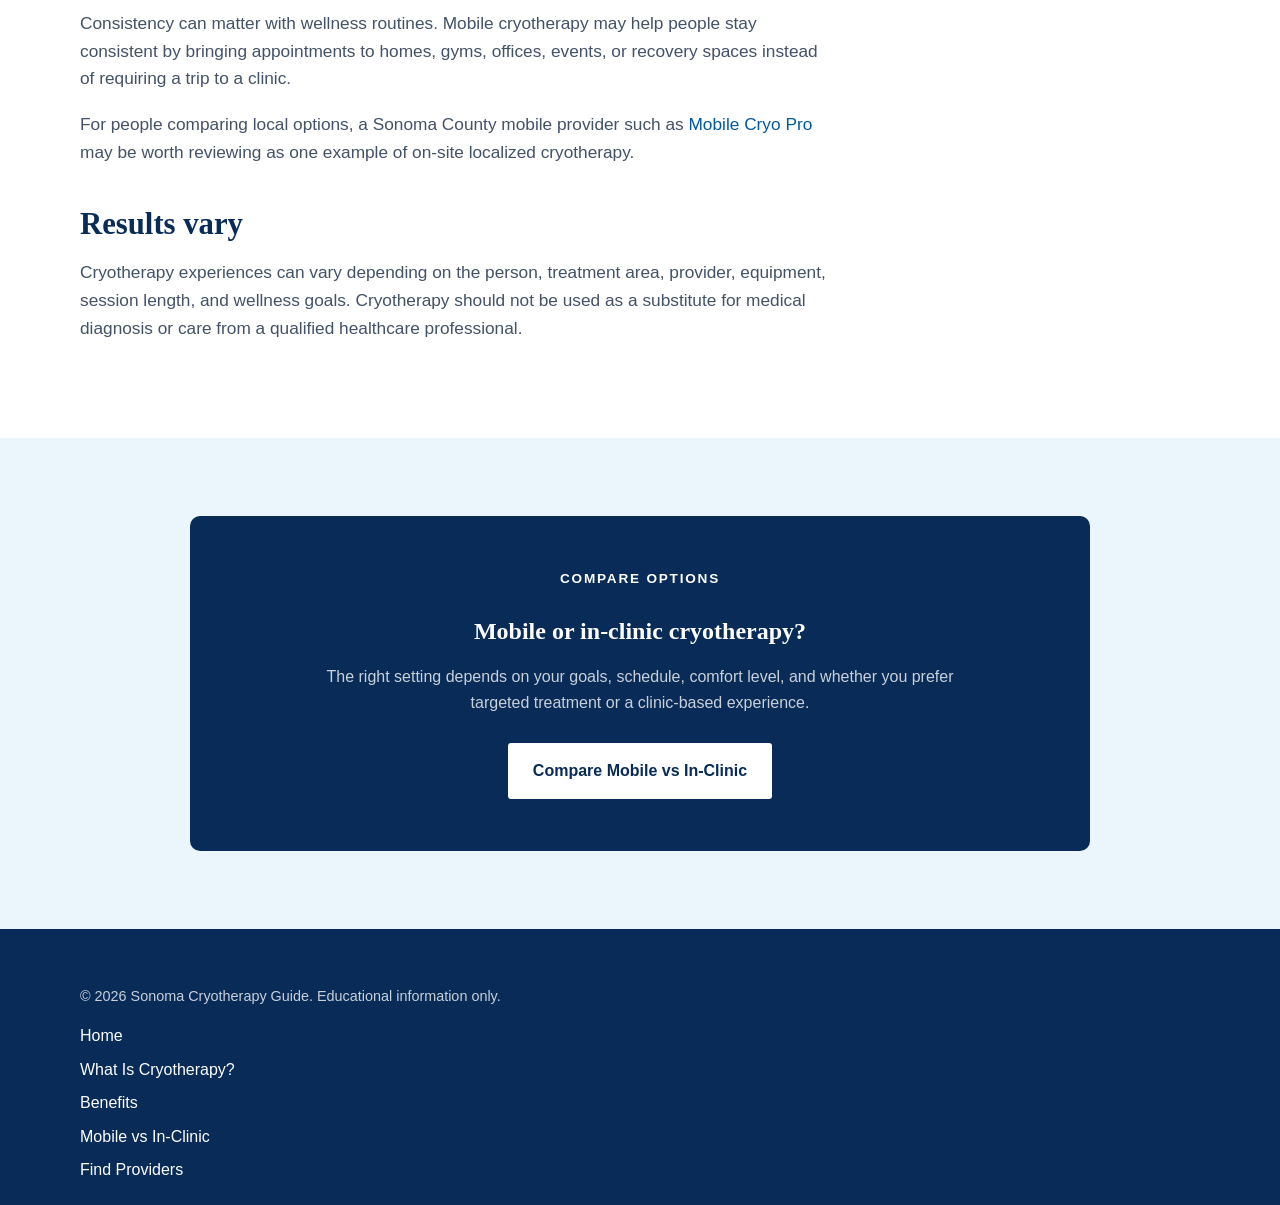
==== commit 0d868484: "Update benefits-of-cryotherapy.html" ====
--- a/benefits-of-cryotherapy.html
+++ b/benefits-of-cryotherapy.html
@@ -14,7 +14,16 @@
 
 <header class="site-header">
   <div class="container header-inner">
-    <a href="index.html" class="logo">Sonoma Cryotherapy Guide</a>
+    <!-- 
+      <a href="index.html" class="logo">Sonoma Cryotherapy Guide</a> 
+    -->
+    <a href="index.html" class="logo">
+      <span class="logo-mark">❄</span>
+      <span>
+        <strong>Sonoma</strong>
+        <small>Cryotherapy Guide</small>
+      </span>
+    </a>
 
     <nav class="main-nav">
       <a href="what-is-cryotherapy.html">What Is Cryotherapy?</a>
@@ -140,4 +149,4 @@
 </footer>
 
 </body>
-</html>+</html>
